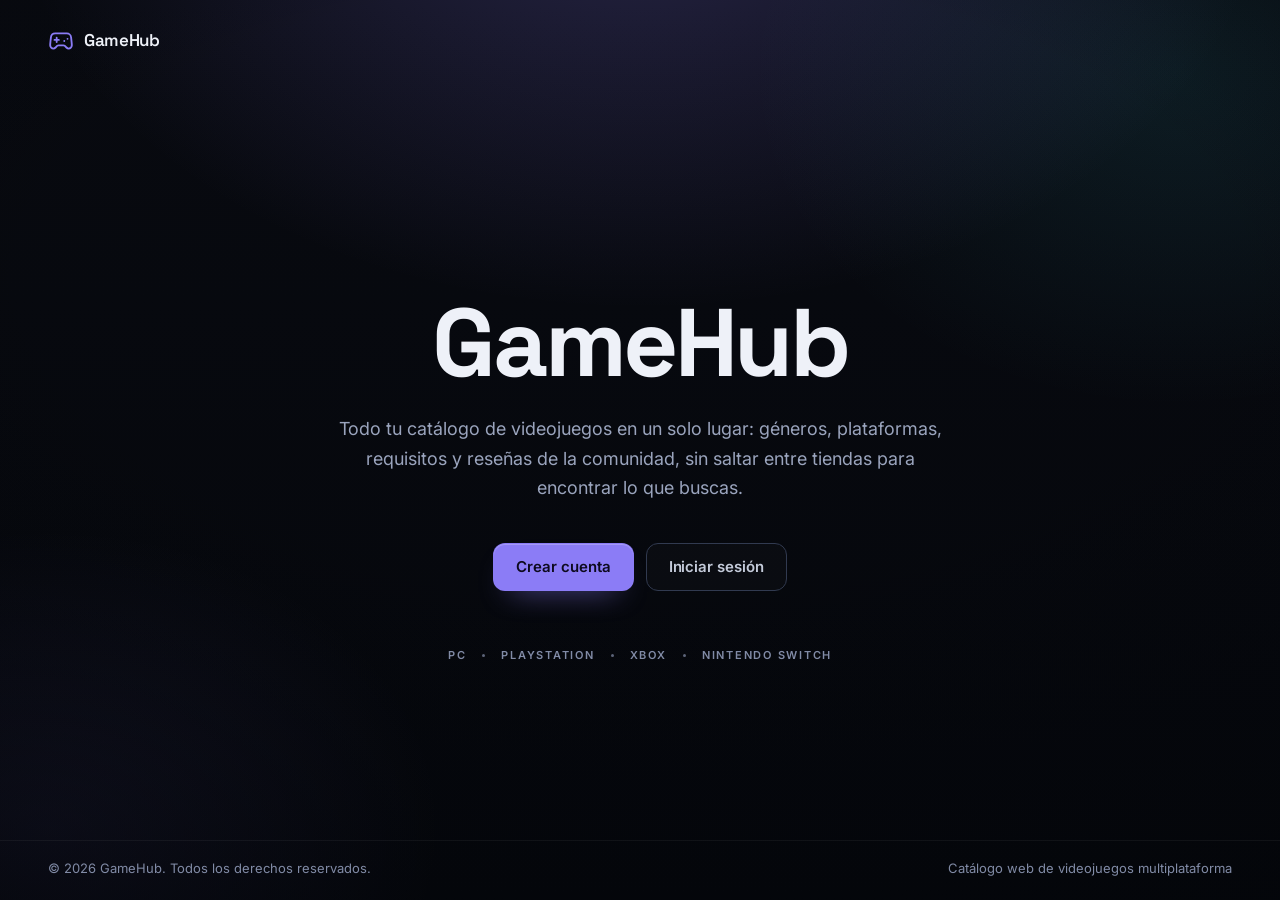
==== index.html @ e0ee461c "Primera versión de la portada de GameHub y sus páginas de acceso. Portada con la presentación del ca" ====
<!DOCTYPE html>
<html lang="es">
<head>
  <meta charset="UTF-8">
  <meta name="viewport" content="width=device-width, initial-scale=1">
  <title>GameHub — Catálogo de videojuegos digitales</title>
  <meta name="description" content="GameHub reúne en un solo catálogo la información de tus videojuegos: géneros, plataformas, requisitos y reseñas.">
  <meta name="theme-color" content="#080a10">
  <link rel="icon" href="data:image/svg+xml,%3Csvg xmlns='http://www.w3.org/2000/svg' viewBox='0 0 32 32'%3E%3Crect width='32' height='32' rx='9' fill='%238b7cf6'/%3E%3Cpath d='M10.5 11.5h11a4 4 0 0 1 3.9 3.1l.7 4.1a2.3 2.3 0 0 1-4.1 1.9l-1.2-1.6h-8.6l-1.2 1.6a2.3 2.3 0 0 1-4.1-1.9l.7-4.1a4 4 0 0 1 3.9-3.1Z' fill='none' stroke='%230d0a1e' stroke-width='1.7' stroke-linejoin='round'/%3E%3C/svg%3E">
  <link rel="preconnect" href="https://fonts.googleapis.com">
  <link rel="preconnect" href="https://fonts.gstatic.com" crossorigin>
  <link href="https://fonts.googleapis.com/css2?family=Inter:wght@400;500;600&family=Space+Grotesk:wght@500;600;700&display=swap" rel="stylesheet">
  <link rel="stylesheet" href="styles.css">
  <script src="script.js" defer></script>
</head>
<body>
  <a class="skip-link" href="#main">Saltar al contenido</a>
  <div class="backdrop" aria-hidden="true"></div>

  <header class="site-header">
    <a class="brand" href="index.html">
      <svg class="brand__mark" viewBox="0 0 24 24" fill="none" stroke="currentColor" stroke-width="1.7" stroke-linecap="round" stroke-linejoin="round" aria-hidden="true" focusable="false">
        <path d="M17.32 5H6.68a4 4 0 0 0-3.98 3.59c-.01.05-.01.1-.02.15C2.6 9.42 2 14.46 2 16a3 3 0 0 0 3 3c1 0 1.5-.5 2-1l1.41-1.41A2 2 0 0 1 9.83 16h4.34a2 2 0 0 1 1.42.59L17 18c.5.5 1 1 2 1a3 3 0 0 0 3-3c0-1.55-.6-6.58-.68-7.26A4 4 0 0 0 17.32 5Z"/>
        <path d="M6 11h4M8 9v4"/>
        <path d="M15 12h.01M18 10h.01"/>
      </svg>
      <span class="brand__name">GameHub</span>
    </a>
  </header>

  <main id="main" class="hero">
    <h1 class="hero__title reveal" style="--delay: 0.04s">GameHub</h1>

    <p class="hero__lead reveal" style="--delay: 0.12s">
      Todo tu catálogo de videojuegos en un solo lugar: géneros, plataformas, requisitos y
      reseñas de la comunidad, sin saltar entre tiendas para encontrar lo que buscas.
    </p>

    <div class="hero__actions reveal" style="--delay: 0.2s">
      <a class="btn btn--primary" href="registro.html">Crear cuenta</a>
      <a class="btn btn--ghost" href="login.html">Iniciar sesión</a>
    </div>

    <ul class="platforms reveal" style="--delay: 0.3s" aria-label="Plataformas incluidas en el catálogo">
      <li>PC</li>
      <li>PlayStation</li>
      <li>Xbox</li>
      <li>Nintendo Switch</li>
    </ul>
  </main>

  <footer class="site-footer">
    <p>© 2026 GameHub. Todos los derechos reservados.</p>
    <p>Catálogo web de videojuegos multiplataforma</p>
  </footer>
</body>
</html>
---- styles.css ----
/* ==========================================================================
   GameHub — hoja de estilos compartida
   Paleta y superficies tomadas del diseño de referencia (oscuro + violeta).
   ========================================================================== */

:root {
  --bg: #080a10;
  --bg-deep: #05070c;
  --surface: #11151f;
  --surface-2: #0b0f18;
  --line: #222a3b;
  --line-strong: #313a50;
  --text: #eef1f8;
  --text-soft: #c4cbda;
  --muted: #9aa4bd;
  --muted-dim: #818ba6;
  --accent: #8b7cf6;
  --accent-hover: #9d90fa;
  --accent-ink: #0d0a1e;
  --danger: #ff98a4;
  --radius: 14px;
  --ease: cubic-bezier(0.16, 1, 0.3, 1);
  --font-sans: "Inter", system-ui, -apple-system, "Segoe UI", Roboto, sans-serif;
  --font-display: "Space Grotesk", "Inter", system-ui, sans-serif;
}

*,
*::before,
*::after {
  box-sizing: border-box;
}

html {
  color-scheme: dark;
  -webkit-text-size-adjust: 100%;
}

body {
  margin: 0;
  min-height: 100dvh;
  display: flex;
  flex-direction: column;
  background: var(--bg);
  color: var(--text);
  font-family: var(--font-sans);
  font-size: 16px;
  line-height: 1.5;
  -webkit-font-smoothing: antialiased;
  text-rendering: optimizeLegibility;
}

::selection {
  background: rgba(139, 124, 246, 0.38);
  color: #fff;
}

::-webkit-scrollbar {
  width: 12px;
  height: 12px;
}

::-webkit-scrollbar-track {
  background: var(--bg-deep);
}

::-webkit-scrollbar-thumb {
  background: #2a3146;
  border: 3px solid var(--bg-deep);
  border-radius: 999px;
}

::-webkit-scrollbar-thumb:hover {
  background: #3a435c;
}

/* --- Atmósfera de fondo -------------------------------------------------- */

.backdrop {
  position: fixed;
  inset: 0;
  z-index: 0;
  pointer-events: none;
  background:
    radial-gradient(58rem 40rem at 50% -14%, rgba(139, 124, 246, 0.24), transparent 68%),
    radial-gradient(38rem 30rem at 92% 8%, rgba(64, 196, 214, 0.1), transparent 70%),
    radial-gradient(34rem 26rem at 4% 92%, rgba(139, 124, 246, 0.1), transparent 72%),
    linear-gradient(180deg, var(--bg) 0%, var(--bg-deep) 100%);
}

.backdrop::after {
  content: "";
  position: absolute;
  inset: 0;
  background: radial-gradient(120% 85% at 50% 30%, transparent 38%, rgba(3, 5, 9, 0.7) 100%);
}

/* --- Enlaces y foco ------------------------------------------------------ */

a {
  color: var(--accent-hover);
  text-decoration: underline;
  text-underline-offset: 3px;
  transition: color 0.16s ease;
}

a:hover {
  color: #c3b8ff;
}

:where(a, button, input, [tabindex]):focus-visible {
  outline: 2px solid var(--accent-hover);
  outline-offset: 3px;
}

.skip-link {
  position: absolute;
  top: -64px;
  left: 16px;
  z-index: 60;
  padding: 10px 16px;
  border-radius: 10px;
  background: var(--accent);
  color: var(--accent-ink);
  font-weight: 600;
  text-decoration: none;
  transition: top 0.2s var(--ease);
}

.skip-link:focus,
.skip-link:focus-visible {
  top: 16px;
  color: var(--accent-ink);
}

/* --- Marca --------------------------------------------------------------- */

.brand {
  display: inline-flex;
  align-items: center;
  gap: 10px;
  color: var(--text);
  text-decoration: none;
  font-weight: 600;
  letter-spacing: -0.01em;
}

.brand__mark {
  width: 26px;
  height: 26px;
  flex: none;
  color: var(--accent);
  transition: color 0.16s ease;
}

.brand__name {
  font-family: var(--font-display);
  font-size: 1.0625rem;
  letter-spacing: -0.02em;
}

.brand:hover {
  color: var(--text);
}

.brand:hover .brand__mark {
  color: var(--accent-hover);
}

/* --- Cabecera y pie ------------------------------------------------------ */

.site-header {
  position: relative;
  z-index: 1;
  display: flex;
  align-items: center;
  justify-content: space-between;
  padding: clamp(20px, 3vw, 28px) clamp(20px, 5vw, 48px);
}

.site-footer {
  position: relative;
  z-index: 1;
  display: flex;
  flex-wrap: wrap;
  align-items: center;
  justify-content: space-between;
  gap: 8px 24px;
  padding: 18px clamp(20px, 5vw, 48px) 22px;
  border-top: 1px solid rgba(255, 255, 255, 0.05);
  color: var(--muted-dim);
  font-size: 0.8125rem;
}

.site-footer p {
  margin: 0;
}

/* --- Portada ------------------------------------------------------------- */

.hero {
  position: relative;
  z-index: 1;
  flex: 1;
  display: flex;
  flex-direction: column;
  align-items: center;
  justify-content: center;
  padding: clamp(40px, 8vw, 96px) clamp(20px, 5vw, 40px) clamp(32px, 6vw, 56px);
  text-align: center;
}

.hero__title {
  margin: 0;
  font-family: var(--font-display);
  font-size: clamp(3.25rem, 11vw, 6rem);
  font-weight: 700;
  line-height: 0.94;
  letter-spacing: -0.035em;
  text-wrap: balance;
}

.hero__lead {
  max-width: 56ch;
  margin: clamp(18px, 2.4vw, 26px) auto 0;
  color: var(--muted);
  font-size: clamp(1rem, 1.5vw, 1.125rem);
  line-height: 1.65;
  text-wrap: pretty;
}

.hero__actions {
  display: flex;
  flex-wrap: wrap;
  gap: 12px;
  justify-content: center;
  margin-top: clamp(28px, 4vw, 40px);
}

.platforms {
  display: flex;
  flex-wrap: wrap;
  justify-content: center;
  gap: 10px 16px;
  margin: clamp(36px, 6vw, 56px) 0 0;
  padding: 0;
  list-style: none;
  color: var(--muted-dim);
  font-size: 0.6875rem;
  font-weight: 600;
  letter-spacing: 0.16em;
  text-transform: uppercase;
}

.platforms li {
  display: flex;
  align-items: center;
  gap: 16px;
}

.platforms li + li::before {
  content: "";
  width: 3px;
  height: 3px;
  border-radius: 50%;
  background: currentColor;
  opacity: 0.7;
}

/* --- Botones ------------------------------------------------------------- */

.btn {
  display: inline-flex;
  align-items: center;
  justify-content: center;
  gap: 8px;
  min-height: 48px;
  padding: 0 22px;
  border: 1px solid transparent;
  border-radius: 12px;
  font: inherit;
  font-size: 0.9375rem;
  font-weight: 600;
  letter-spacing: -0.005em;
  text-align: center;
  text-decoration: none;
  cursor: pointer;
  touch-action: manipulation;
  -webkit-tap-highlight-color: transparent;
  transition:
    background-color 0.18s ease,
    border-color 0.18s ease,
    color 0.18s ease,
    transform 0.18s var(--ease),
    box-shadow 0.18s ease;
}

.btn--primary {
  background: var(--accent);
  color: var(--accent-ink);
  box-shadow:
    inset 0 1px 0 rgba(255, 255, 255, 0.22),
    0 14px 30px -18px rgba(139, 124, 246, 0.9);
}

.btn--primary:hover {
  background: var(--accent-hover);
  color: var(--accent-ink);
  transform: translateY(-1px);
}

.btn--primary:active {
  transform: translateY(0);
  background: #8577ef;
}

.btn--ghost {
  background: rgba(255, 255, 255, 0.02);
  border-color: var(--line-strong);
  color: var(--text-soft);
}

.btn--ghost:hover {
  background: rgba(255, 255, 255, 0.055);
  border-color: #3d4762;
  color: var(--text);
}

.btn--block {
  width: 100%;
}

.btn:disabled {
  opacity: 0.55;
  cursor: not-allowed;
  transform: none;
}

/* --- Páginas de acceso --------------------------------------------------- */

.auth {
  position: relative;
  z-index: 1;
  flex: 1;
  display: flex;
  flex-direction: column;
  align-items: center;
  justify-content: center;
  padding: clamp(24px, 6vw, 56px) clamp(20px, 5vw, 40px) 40px;
}

.auth__shell {
  display: flex;
  flex-direction: column;
  gap: 18px;
  width: 100%;
  max-width: 460px;
}

.auth__back {
  align-self: flex-start;
  display: inline-flex;
  align-items: center;
  gap: 8px;
  padding: 6px 2px;
  border-radius: 8px;
  color: var(--muted);
  font-size: 0.875rem;
  text-decoration: none;
}

.auth__back svg {
  width: 16px;
  height: 16px;
  transition: transform 0.18s var(--ease);
}

.auth__back:hover {
  color: var(--text);
}

.auth__back:hover svg {
  transform: translateX(-3px);
}

.auth-card {
  padding: clamp(24px, 5vw, 36px);
  border: 1px solid var(--line);
  border-radius: var(--radius);
  background: linear-gradient(180deg, #121724 0%, #0d111b 100%);
}

.auth-card .brand {
  margin-bottom: 22px;
}

.auth-card h1 {
  margin: 0 0 8px;
  font-family: var(--font-display);
  font-size: clamp(1.625rem, 4vw, 1.875rem);
  font-weight: 600;
  letter-spacing: -0.03em;
  line-height: 1.15;
  text-wrap: balance;
}

.auth-card__sub {
  margin: 0 0 26px;
  color: var(--muted);
  font-size: 0.875rem;
  line-height: 1.6;
}

.auth-card__sub a {
  white-space: nowrap;
}

/* --- Formularios --------------------------------------------------------- */

.form {
  display: flex;
  flex-direction: column;
  gap: 18px;
}

.field label {
  display: block;
  margin-bottom: 8px;
  color: var(--text-soft);
  font-size: 0.8125rem;
  font-weight: 500;
}

.control {
  position: relative;
}

.field input {
  width: 100%;
  min-height: 46px;
  padding: 0 14px;
  border: 1px solid #262e42;
  border-radius: 10px;
  background: var(--surface-2);
  color: var(--text);
  font: inherit;
  font-size: 0.9375rem;
  caret-color: var(--accent);
  touch-action: manipulation;
  transition:
    border-color 0.16s ease,
    box-shadow 0.16s ease,
    background-color 0.16s ease;
}

.field input::placeholder {
  color: var(--muted-dim);
}

.field input:hover {
  border-color: #333d55;
}

.field input:focus-visible {
  outline: none;
  border-color: var(--accent);
  box-shadow: 0 0 0 3px rgba(139, 124, 246, 0.22);
}

.field input[aria-invalid="true"] {
  border-color: #ff8f9d;
}

.field input[aria-invalid="true"]:focus-visible {
  border-color: #ff8f9d;
  box-shadow: 0 0 0 3px rgba(255, 143, 157, 0.18);
}

.control--password input {
  padding-right: 50px;
}

.password-toggle {
  position: absolute;
  top: 50%;
  right: 4px;
  transform: translateY(-50%);
  display: grid;
  place-items: center;
  width: 38px;
  height: 38px;
  padding: 0;
  border: 0;
  border-radius: 8px;
  background: transparent;
  color: var(--muted-dim);
  cursor: pointer;
  transition:
    color 0.16s ease,
    background-color 0.16s ease;
}

.password-toggle:hover {
  color: var(--text);
  background: rgba(255, 255, 255, 0.05);
}

.password-toggle svg {
  width: 18px;
  height: 18px;
}

.password-toggle .icon-show {
  display: block;
}

.password-toggle .icon-hide {
  display: none;
}

.password-toggle[aria-pressed="true"] .icon-show {
  display: none;
}

.password-toggle[aria-pressed="true"] .icon-hide {
  display: block;
}

.field__hint {
  margin: 7px 0 0;
  color: var(--muted-dim);
  font-size: 0.75rem;
  line-height: 1.45;
}

.field__error {
  margin: 7px 0 0;
  color: var(--danger);
  font-size: 0.78125rem;
  line-height: 1.45;
}

.field__error:empty {
  display: none;
}

.form__status {
  margin: 2px 0 0;
  padding: 10px 12px;
  border: 1px solid rgba(139, 124, 246, 0.24);
  border-radius: 10px;
  background: rgba(139, 124, 246, 0.1);
  color: #d7dcea;
  font-size: 0.8125rem;
  line-height: 1.5;
}

.form__status:empty {
  display: none;
}

.auth__note {
  margin: 0;
  color: var(--muted-dim);
  font-size: 0.75rem;
  line-height: 1.55;
  text-align: center;
}

/* --- Entrada ------------------------------------------------------------- */

@media (prefers-reduced-motion: no-preference) {
  .reveal {
    animation: rise 0.75s var(--ease) both;
    animation-delay: var(--delay, 0s);
  }

  @keyframes rise {
    from {
      opacity: 0;
      transform: translateY(14px);
      filter: blur(6px);
    }
    to {
      opacity: 1;
      transform: none;
      filter: none;
    }
  }
}

/* --- Adaptación ---------------------------------------------------------- */

@media (max-width: 560px) {
  .hero__actions {
    flex-direction: column;
    width: 100%;
    max-width: 340px;
  }

  .hero__actions .btn {
    width: 100%;
  }

  .platforms {
    display: grid;
    grid-template-columns: repeat(2, minmax(0, 8.5rem));
    gap: 10px 28px;
    justify-content: center;
  }

  .platforms li {
    justify-content: center;
  }

  .platforms li + li::before {
    display: none;
  }

  .site-footer {
    flex-direction: column;
    align-items: flex-start;
    gap: 6px;
  }
}

@media (max-height: 620px) {
  .hero {
    padding-top: 24px;
    padding-bottom: 24px;
  }

  .platforms {
    margin-top: 24px;
  }
}
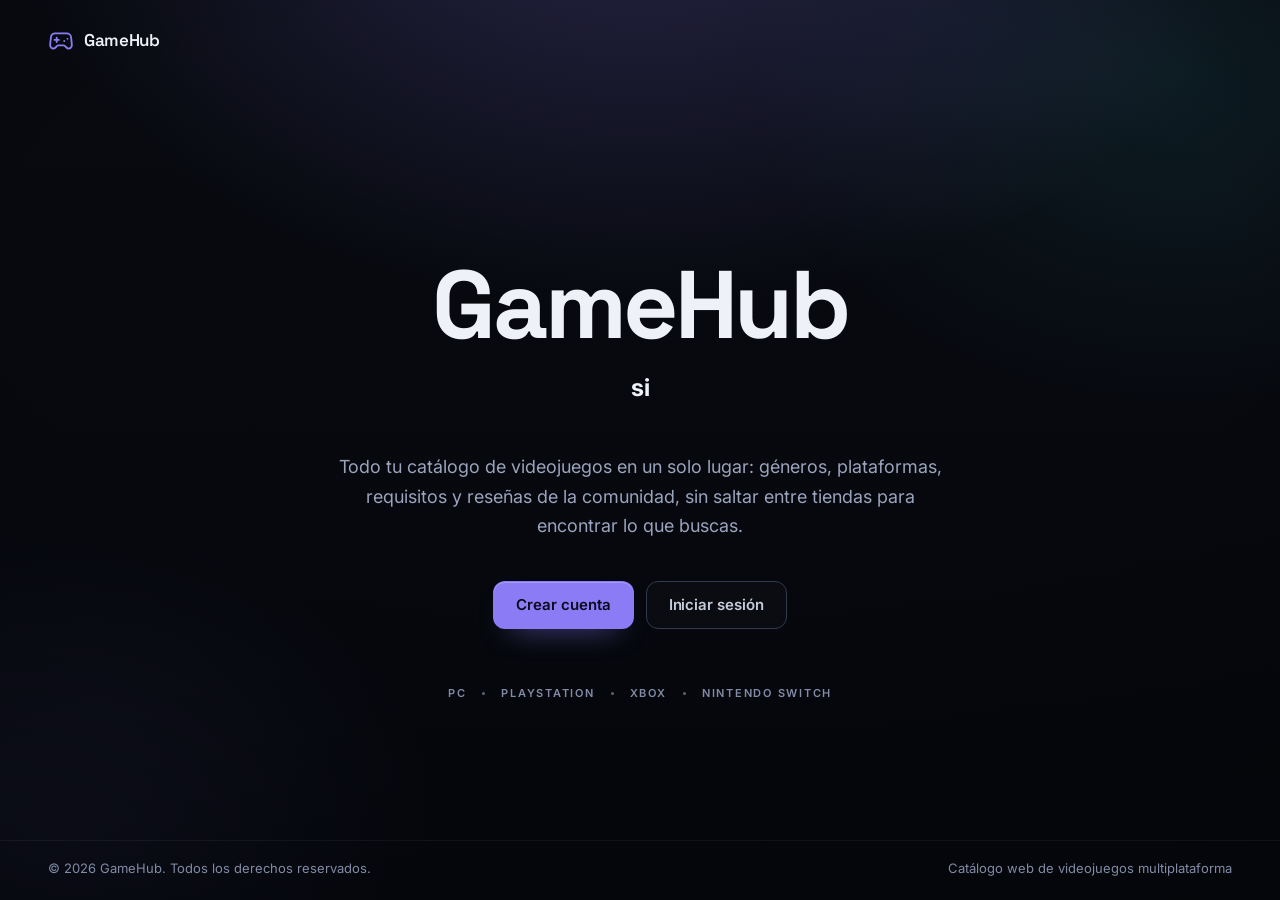
==== commit a2f550e7: "hy" ====
--- a/index.html
+++ b/index.html
@@ -1,5 +1,6 @@
 <!DOCTYPE html>
 <html lang="es">
+
 <head>
   <meta charset="UTF-8">
   <meta name="viewport" content="width=device-width, initial-scale=1">
@@ -30,6 +31,7 @@
 
   <main id="main" class="hero">
     <h1 class="hero__title reveal" style="--delay: 0.04s">GameHub</h1>
+    <h2>si</h2>
 
     <p class="hero__lead reveal" style="--delay: 0.12s">
       Todo tu catálogo de videojuegos en un solo lugar: géneros, plataformas, requisitos y
